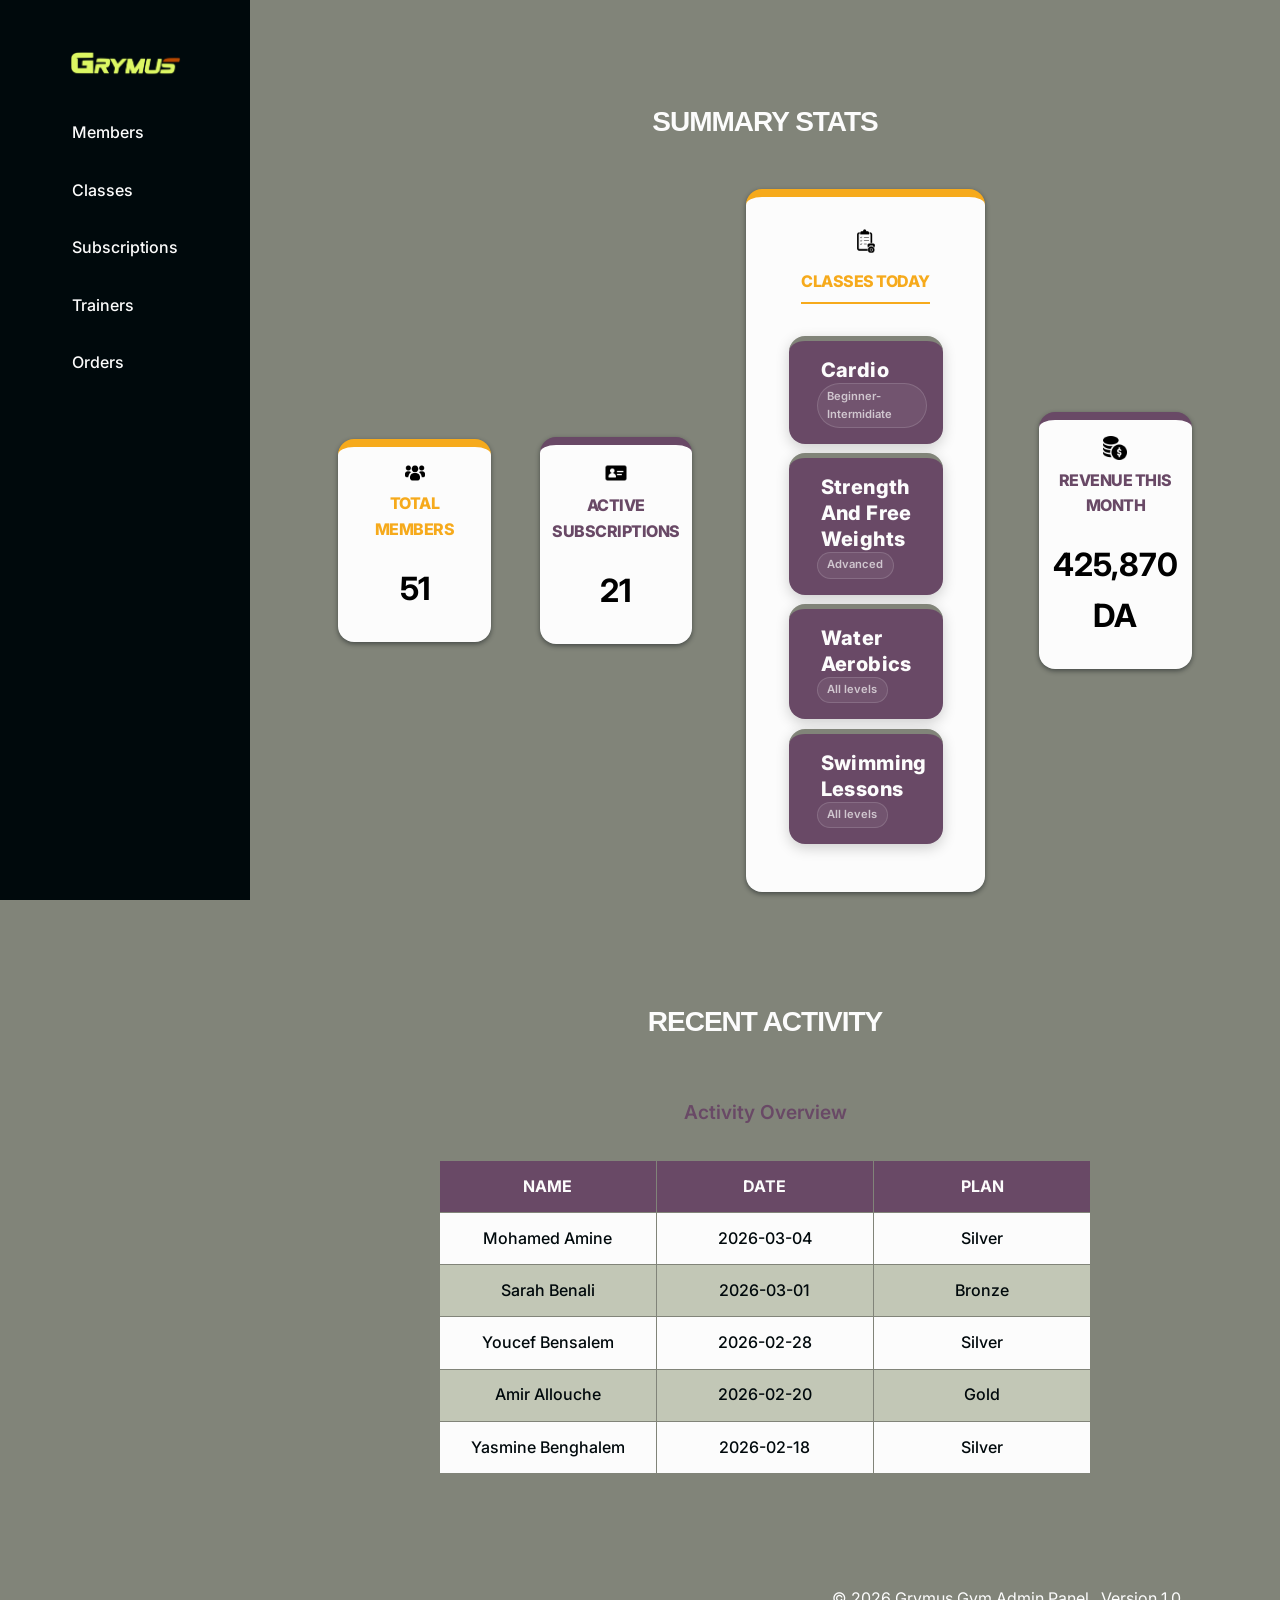
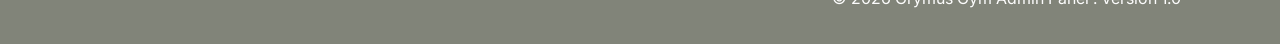
==== admin-dashboard.html @ 8d035dc3 "Add files via upload" ====
<!DOCTYPE html>
<html lang="en">
<head>
    <meta charset="UTF-8">
    <meta name="viewport" content="width=device-width, initial-scale=1.0">
    <title>Dashboard-Grymus</title>
    <link rel="stylesheet" href="admin.css">
    <link rel="preconnect" href="https://fonts.googleapis.com">
    <link rel="preconnect" href="https://fonts.gstatic.com" crossorigin>
    <link href="https://fonts.googleapis.com/css2?family=Inter:ital,opsz,wght@0,14..32,100..900;1,14..32,100..900&family=Oswald:wght@200..700&family=Poppins:ital,wght@0,100;0,200;0,300;0,400;0,500;0,600;0,700;0,800;0,900;1,100;1,200;1,300;1,400;1,500;1,600;1,700;1,800;1,900&family=Roboto:ital,wght@0,100..900;1,100..900&family=Syne:wght@400..800&display=swap" rel="stylesheet">
</head>
<body>
    
    <!--SIDE BAR NAVIGATION-->
   <aside>
      <nav id="sidebar-nav">
        <img src="imgs-admin/logo.png" alt="">
        <ul>
            <li><a href="">Members</a></li>
            <li><a href="">Classes</a></li>
            <li><a href="">Subscriptions</a></li>
            <li><a href="">Trainers</a></li>
            <li><a href="">Orders</a></li>
        </ul>
      </nav>
   </aside>
    

   <main>
    <!--SUMMARY STATS SECTION-->
    <section id="summary-stats">
        <h2>Summary Stats</h2>
        <div id="stat-cards-container">
           <div class="stat-card total-members">
               <h3>Total Members</h3>
               <p>51</p>
           </div>
           <div class="stat-card active-subs">
               <h3>Active Subscriptions</h3>
               <p>21</p>
           </div>
           <div class="stat-card classes-today">
               <h3>Classes Today</h3>
               <div id="today-classes-container">
                   <div class="today-class">
                      <h4>Cardio</h4>
                       <p class="level-badge">Beginner-Intermidiate</p>
                  </div>
                  <div class="today-class">
                      <h4>Strength And Free Weights</h4>
                      <p class="level-badge">Advanced</p>
                  </div>
                  <div class="today-class">
                      <h4>Water Aerobics</h4>
                      <p class="level-badge">All levels</p>
                  </div>
                  <div class="today-class">
                      <h4>Swimming Lessons</h4>
                      <p class="level-badge">All levels</p>
                  </div>
               </div>
           </div>
           <div class="stat-card revenue">
               <h3>Revenue This Month</h3>
               <p>425,870 DA</p>
           </div>
        </div>
    </section>
    <!--RECECENT ACTIVITY SECTION-->
    <section id="recent-activity">
        <h2>Recent Activity</h2>
        <table border="1">
            <caption>Activity overview</caption>
            <thead>
                <tr>
                    <th>Name</th>
                    <th>Date</th>
                    <th>Plan</th>
                </tr>
            </thead>
            <tbody>
                <tr>
                    <td>Mohamed Amine</td>
                    <td>2026-03-04</td>
                    <td>Silver</td>
                </tr>
                <tr>
                    <td>Sarah Benali</td>
                    <td>2026-03-01</td>
                    <td>Bronze</td>
                </tr>
                <tr>
                    <td>Youcef Bensalem</td>
                    <td>2026-02-28</td>
                    <td>Silver</td>
                </tr>
                <tr>
                    <td>amir Allouche</td>
                    <td>2026-02-20</td>
                    <td>Gold</td>
                </tr>
                <tr>
                    <td>Yasmine Benghalem</td>
                    <td>2026-02-18</td>
                    <td>Silver</td>
                </tr>
            </tbody>
        </table>
    </section>
   </main>
   
   <footer>
    <p>&copy; 2026 Grymus Gym Admin Panel . Version 1.0</p>
   </footer>
    
   

</body>
</html>
---- admin.css ----
*{
    box-sizing: border-box;
    margin: 0;
    padding: 0;
}

body{
    font-family: "Inter",sans-serif;
    line-height: 1.6;
    background-color: var(--bg);

}

:root{
    --primary:#694966;
    --accent:#F6AA1C;
    --secondary:#FCFCFC;
    --text:#00090c;
    --bg:#818479;
}
h2{
    text-align: center;
    font-size: 1.75rem;
    text-transform: uppercase;
    font-family: "Montserrat",sans-serif;
    letter-spacing: -1px;
    font-weight: 700;
    color: var(--secondary);
    padding: 1.25rem;
}

#sidebar-nav{
    background-color: var(--text);
    position: sticky;
    top: 0;
    z-index: 1000;
    padding: 1.5rem;
    display: flex;
    flex-direction: column;
    justify-content: space-between;
    align-items: center;
    gap: 0.25rem;
    margin-bottom: 2rem;
    
}




img{
    height: auto;
    width: 150px;
    padding: 1.2rem;
}

#sidebar-nav ul{
    display: flex;
    gap: 0.75rem;
    list-style: none;
    padding: 0 1.5rem;
}

#sidebar-nav ul a{
    text-decoration: none;
    color: var(--secondary);
    font-weight: 500;
    transition: all 0.3s ease;
}

#sidebar-nav ul a:hover{
    color: var(--primary);
    text-shadow: 0 0 10px var(--primary);
}

main{
    padding: 3rem;
}




#stat-cards-container{
    display: grid;
    grid-template-columns: 1fr;
    gap: 2rem;
    margin: 1.5rem 0;
}

.stat-card{
    display: flex;
    flex-direction: column;
    justify-content: center;
    align-items: center;
    gap: 0.5rem;
    width: 90%;
    margin: 0 auto;
    padding: 1rem;
    background-color: var(--secondary);
    border-radius: 1rem;
    box-shadow: 0 2px 5px #00090c75;
    text-align: center;
   
}

.stat-card h3{
    font-size: 1rem;
    text-transform: uppercase;
    font-weight: 800;
    letter-spacing: -0.5px;
}

.total-members h3,.classes-today h3{
    color: var(--accent);
}

.total-members,.classes-today{
    border-top: 8px solid var(--accent);
}

.active-subs h3,.revenue h3{
    color: var(--primary);
}

.active-subs,.revenue{
    border-top: 8px solid var(--primary);
}

.total-members::before{
    content:"";
    display: inline-block;
    width: 20px;
    height: 20px;
    background: url(imgs-admin/group-users.png);
    background-size: contain;
}

.active-subs::before{
    content:"";
    display: inline-block;
    width: 24px;
    height: 24px;
    background: url(imgs-admin/member-card.png);
    background-size: contain;
}



.revenue::before{
    content:"";
    display: inline-block;
    width: 24px;
    height: 24px;
    background: url(imgs-admin/money.png);
    background-size: contain;
}



.classes-today::before{
    content:"";
    display: inline-block;
    width: 24px;
    height: 24px;
    background: url(imgs-admin/fitness.png);
    background-size: contain;
    
}





.stat-card p{
    font-size: 2rem;
    padding: 0.75rem 0;
    font-weight: 700;
}

.classes-today{
    display: flex;
    flex-direction: column;
    gap: 1rem;
    padding: 2rem 2.5em;
}

.classes-today h3{
    padding-bottom: 0.5rem;
    border-bottom: 2px solid var(--accent);
}

.classes-today p{
    padding: 0.5rem;
    margin-left: 0.75rem;
}

#today-classes-container{
    display: grid;
    grid-template-columns: 1fr;
    gap: 0.6rem;
    padding: 1rem;
}

.today-class{
    display: flex;
    flex-direction: column;
    align-items: flex-start;
    text-align: left;
    background-color: var(--primary);
    border-radius: 1rem;
    padding: 1rem;
    box-shadow: 0 4px 14px #00000030;
    border-top: 5px solid var(--bg);
    transition: all 0.3s ease;
}

.today-class:hover{
    transform: translateY(-3px);
    box-shadow: 0 8px 20px #f6aa1c40;
}




.today-class h4{
    margin-left: 1rem;
    color: var(--secondary);
    text-transform: capitalize;
    font-weight: 800;
    font-size: 1.25rem;
    letter-spacing: 0.4px;
    line-height: 1.3;
}


.today-class .level-badge{
    display: inline-block;
    background-color: #ffffff18;
    color: var(--secondary);
    font-size: 0.7rem;
    font-weight: 600;
    padding: 0.2rem 0.6rem;
    border-radius: 1.75rem;
    border: 1px solid #ffffff35;
    width: fit-content;
    opacity: 0.7;
}

#recent-activity table{
   margin: 0 auto;
   width: 75%;
   border-collapse: collapse;
   table-layout: fixed;
  
}

#recent-activity table caption{
    padding: 2rem;
    font-size: 1.2rem;
    color: var(--primary);
    font-weight: 600;
    text-transform: capitalize;
}

#recent-activity table th,#recent-activity table td{
    padding: 0.8rem;
    border: 0.2px solid var(--bg);
    text-align: center;
}

#recent-activity table th{
   background-color: var(--primary);
   text-transform: uppercase;
   color: var(--secondary);
}

#recent-activity table td{
    background-color: var(--secondary);
    color: var(--text);
    font-size: 1rem;
    font-weight: 500;
    text-transform: capitalize;
}

#recent-activity table tbody tr:nth-child(even) td{ 
    background-color: #c2c7b6;
}


#summary-stats,#recent-activity{
    padding: 2rem;
}


footer{
    color: var(--secondary);
    padding: 2rem;
    text-align: center;
}

@media(min-width: 1024px){
    body{
        display: flex;
        flex-wrap: wrap;
        min-height: 100vh;
    }
    #stat-cards-container{
        display: grid;
        grid-template-columns: repeat(4,1fr);
        align-items: center;
    }

    #sidebar-nav{
        width: 250px;
        height: 100vh;
        display: flex;
        flex-direction: column;
        justify-content: flex-start;
        gap: 1.5rem;
        padding: 2rem 1rem;
        position: fixed;
        left: 0;
        margin-right: 2rem;
    }
    main{
        margin-left: 250px;
    }

    #sidebar-nav ul{
        display: flex;
        flex-direction: column;
        margin: 0;
        padding: 0;
        gap: 2rem;
        justify-content:flex-start;
        align-items: flex-start;
    }

    footer{
        margin-left: 800px;
    }

}
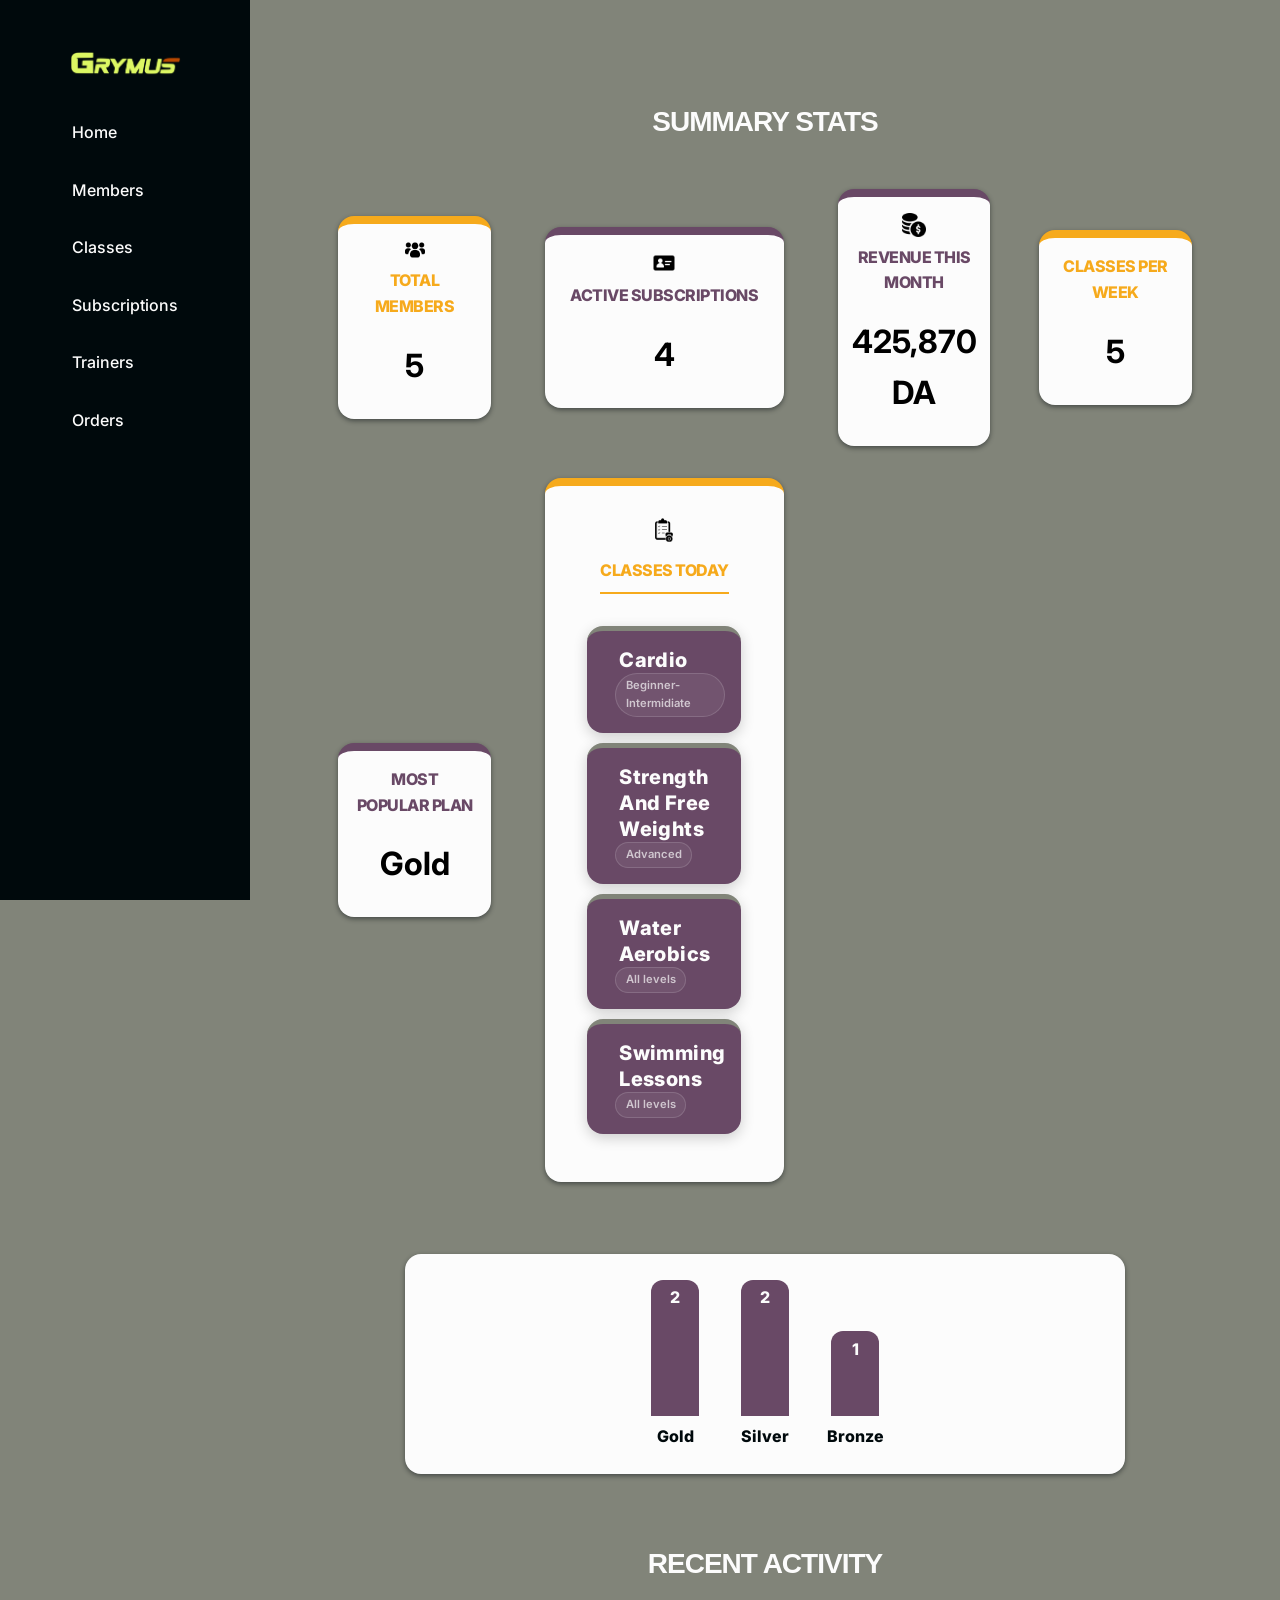
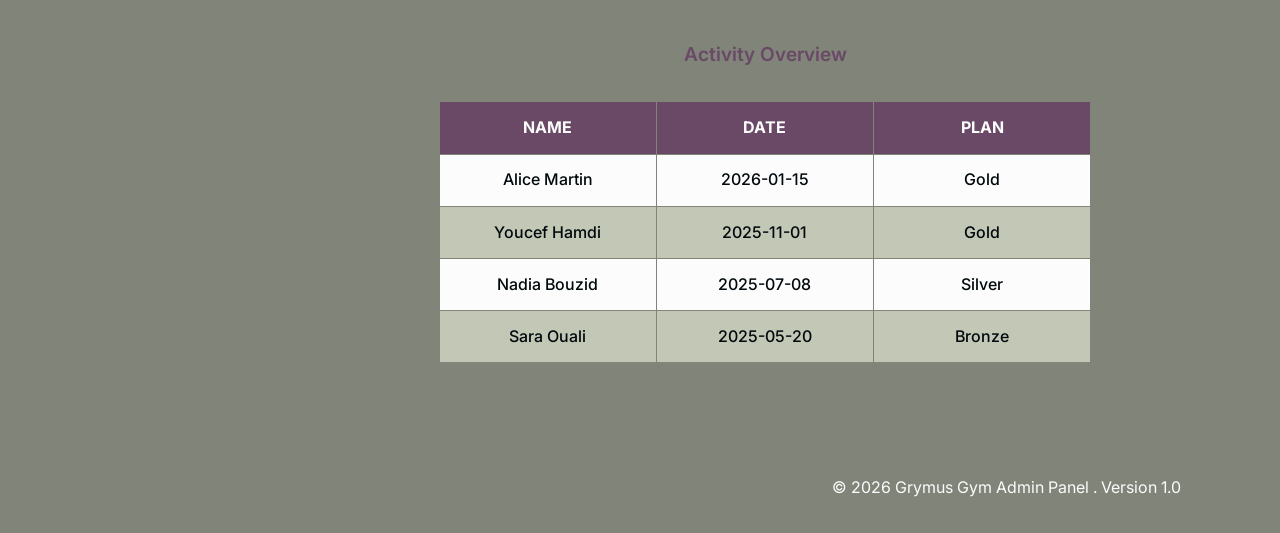
==== commit d0f7c507: "Add files via upload" ====
--- a/admin-dashboard.html
+++ b/admin-dashboard.html
@@ -16,8 +16,9 @@
       <nav id="sidebar-nav">
         <img src="imgs-admin/logo.png" alt="">
         <ul>
-            <li><a href="">Members</a></li>
-            <li><a href="">Classes</a></li>
+            <li><a href="admin-dashboard.html">Home</a></li>
+            <li><a href="member-management.html">Members</a></li>
+            <li><a href="admin-plans.html">Classes</a></li>
             <li><a href="">Subscriptions</a></li>
             <li><a href="">Trainers</a></li>
             <li><a href="">Orders</a></li>
@@ -33,13 +34,26 @@
         <div id="stat-cards-container">
            <div class="stat-card total-members">
                <h3>Total Members</h3>
-               <p>51</p>
+               <p id="dashboard-member-count">51</p>
            </div>
            <div class="stat-card active-subs">
                <h3>Active Subscriptions</h3>
-               <p>21</p>
+               <p id="activeSubscriptions">21</p>
            </div>
-           <div class="stat-card classes-today">
+
+           <div class="stat-card revenue">
+               <h3>Revenue This Month</h3>
+               <p>425,870 DA</p>
+           </div>
+           <div class="stat-card classesPerWeek">
+              <h3>Classes Per Week</h3>
+              <p id="classesPerWeek">—</p>
+          </div>
+          <div class="stat-card popularPlan">
+              <h3>Most Popular Plan</h3>
+               <p id="popularPlan">—</p>
+          </div>
+                     <div class="stat-card classes-today">
                <h3>Classes Today</h3>
                <div id="today-classes-container">
                    <div class="today-class">
@@ -60,16 +74,20 @@
                   </div>
                </div>
            </div>
-           <div class="stat-card revenue">
-               <h3>Revenue This Month</h3>
-               <p>425,870 DA</p>
-           </div>
+
+
         </div>
+        
     </section>
+
+
+    <div id="planChart"></div> 
+
+
     <!--RECECENT ACTIVITY SECTION-->
     <section id="recent-activity">
         <h2>Recent Activity</h2>
-        <table border="1">
+        <table>
             <caption>Activity overview</caption>
             <thead>
                 <tr>
@@ -107,6 +125,8 @@
             </tbody>
         </table>
     </section>
+
+
    </main>
    
    <footer>
@@ -114,6 +134,6 @@
    </footer>
     
    
-
+   <script src="admin.js"></script>
 </body>
 </html>
--- a/admin.css
+++ b/admin.css
@@ -10,6 +10,7 @@
     font-family: "Inter",sans-serif;
     line-height: 1.6;
     background-color: var(--bg);
+    margin: 0;
 
 }
 
@@ -111,19 +112,19 @@
     letter-spacing: -0.5px;
 }
 
-.total-members h3,.classes-today h3{
+.total-members h3,.classes-today h3 ,.classesPerWeek h3{
     color: var(--accent);
 }
 
-.total-members,.classes-today{
+.total-members,.classes-today,.classesPerWeek{
     border-top: 8px solid var(--accent);
 }
 
-.active-subs h3,.revenue h3{
+.active-subs h3,.revenue h3,.popularPlan h3{
     color: var(--primary);
 }
 
-.active-subs,.revenue{
+.active-subs,.revenue,.popularPlan{
     border-top: 8px solid var(--primary);
 }
 
@@ -298,6 +299,843 @@
     padding: 2rem;
     text-align: center;
 }
+
+
+
+
+/*admin log in*/
+
+.admin-main header{
+    padding: 1rem;
+    color: var(--secondary);
+    font-size: 4rem;
+    font-weight: 800;
+    text-shadow: 0 0 5px var(--secondary);
+
+}
+
+#admin-log-in-form a{
+    padding-bottom: 3rem;
+}
+
+
+
+#admin-log-in-form legend{
+    font-size: 1.5rem;
+    font-weight: bold;
+    color: var(--secondary);
+    padding: 10 10 px;
+}
+
+#login-body{
+    display: flex;
+    justify-content: center;
+    align-items: center;
+}
+
+.admin-main{
+    text-align: center;
+    padding: 3rem 2rem;
+    margin: 2rem;
+    display: flex;
+    flex-direction: column;
+    gap: 0.5rem;
+    align-items: center;
+    width: 70%;
+    height: 60vh;
+}
+
+#admin-log-in-form fieldset form,#plan-details fieldset  form{
+    display: flex;
+    flex-direction: column;
+    gap: 0.3rem;
+    padding: 2rem;
+}
+
+#admin-log-in-form fieldset,#plan-details fieldset{
+   margin: 2rem auto;
+   padding: 3.5rem;
+   border: 3px solid;
+   border-style: dashed;
+   border-radius: 1rem;
+   background-color:var(--primary);
+   box-shadow: 0 4px 10px rgba(0,0,0,0.1);
+   border-color: #00090c;
+}
+
+#admin-log-in-form button,#plan-details button{
+    padding: 10px 20px;
+    font-size: 1rem;
+    font-weight: 600;
+    border: 2px solid #00090c;
+    border-radius: 8px;
+    background-color: var(--primary);
+    color: var(--text);
+    cursor: pointer;
+    transition: all 0.3s ease;
+}
+
+#admin-log-in-form legend,#plan-details legend{
+   font-size: 1.5rem;
+   font-weight: 600;
+   color: var(--secondary);
+   padding: 0.75rem 0.75rem;
+   text-transform: uppercase;
+}
+
+#admin-log-in-form input,#plan-details input{
+    width: 100%;
+    height: 30px;
+    border: 2px solid var(--accent);
+    border-radius: 1rem;
+    padding: 1.25rem;
+    margin-bottom: 0.5rem;
+    font-size: 1rem;
+}
+
+
+#admin-log-in-form input:focus,#plan-details :focus{
+   background-color: #e05b035a;
+}
+
+
+
+
+
+#admin-log-in-form label,#plan-details label{
+    color: var(--secondary);
+    font-size: 1.25rem;
+    font-weight: 600;
+    margin-right: 0.75rem;
+}
+
+
+
+#admin-log-in-form input:focus{
+    background-color:#f6aa1c3c;
+}
+
+#admin-log-in-form input[type="checkbox"]{
+    accent-color: var(--accent);
+    height: 15px;
+    width: 15px;
+}
+
+
+
+#admin-log-in-form label{
+    font-weight: bold;
+    padding: 0.2rem;
+}
+
+
+
+/* admin plans */
+
+#members-section {
+    width: 100%;
+}
+
+#plans,#members-table{
+    overflow-x: auto;
+    -webkit-overflow-scrolling: touch;
+    display: block;
+    margin: 0 auto;
+    width: 90%;
+    text-align: center;
+    margin: 0 auto;
+    font-size: 1rem;
+    width: 100%;
+    border-radius: 9px 9px 0 0;
+    box-shadow: 0 0 20px #3a3c45b1;
+    transition: all 0.3s ease;
+    table-layout: fixed;
+}
+
+
+section #members-table{
+    overflow-x: auto;
+    -webkit-overflow-scrolling: touch;
+    display: block;
+}
+
+
+
+#members-table{
+    display: table;
+    width: 100%;
+}
+
+
+main{
+    margin-right: 0;
+   
+}
+
+#plans>table>th {
+    background-color: #0000002f;
+    font-family: "Oswald", sans-serif;
+    border-radius: 1rem;
+}
+
+.plan-main {
+    margin: 4rem;
+    margin-top: 0;
+}
+
+#plans tr,#members-table tr{
+    color: var(--accent);
+    background-color: var(--primary);
+    font-weight: 500;
+    
+    
+}
+#plans th,#plans td,#members-table th,#members-table td{
+    padding: 8px 15px;
+    font-weight: 800;
+    font-size: 1.1rem;
+    border:none;
+    margin: 0;
+    
+}
+
+#plans td,#members-table td{
+    color: var(--text);
+    font-weight: 800;
+   
+
+}
+
+#plans tbody tr:hover{
+    box-shadow:0 0 20px #3a3c45b1;
+    transition: all 0.3s ease;
+    
+}
+
+
+
+
+
+
+
+
+#members-table th:nth-child(1) { width: 5%; }   /* ID */
+#members-table th:nth-child(2) { width: 20%; }  /* Name */
+#members-table th:nth-child(3) { width: 25%; }  /* Email */
+#members-table th:nth-child(4) { width: 12%; }  /* Phone */
+#members-table th:nth-child(5) { width: 10%; }  /* Plan */
+#members-table th:nth-child(6) { width: 13%; }  /* Join Date */
+#members-table th:nth-child(7) { width: 15%; }  /* Actions */
+
+
+
+
+
+
+
+
+
+header h1{
+    padding: 2rem;
+    color: var(--secondary);
+    font-weight: 800;
+    text-align: center;
+}
+
+
+#plans ul{
+    list-style: none;
+}
+
+.action-buttons input[type="button"] {
+    padding: 0.5rem 1rem; 
+    font-size: 1rem;
+    border: none;
+    border-radius: 1rem;
+    cursor: pointer;
+    margin-right: 0.5rem; 
+}
+
+.action-buttons input[type="button"][value="delete"] {
+    background-color:var(--bg);
+    color: white;
+}
+
+.action-buttons input[type="button"][value="delete"]:hover {
+    background-color: #c03a2ba2;
+}
+
+.action-buttons input[type="button"][value="Edit"] {
+   background-color:var(--bg);
+    color: white;
+}
+
+.action-buttons input[type="button"][value="Edit"]:hover {
+    background-color: #217dbb78;
+}
+
+
+
+#plans td:nth-child(4) { 
+    min-width: 200px;
+}
+
+#plans td:nth-child(5) { 
+    min-width: 120px;
+}
+
+.main-site {
+    color: var(--text);
+    font-family: "Oswald", sans-serif;
+    text-decoration: none;
+    font-size: large;
+    transition: all 0.3s ease;
+}
+
+.main-site:hover{
+    color: var(--secondary);
+    text-shadow:  
+     1px 1px 2px #B84900,
+     0 0 5px #dcf763;
+    
+}
+
+/*js*/
+
+#members-section{
+    margin: 1.5rem auto;
+    max-width: 1200px;
+
+}
+
+
+
+#add-member-form h3,#edit-modal h3{
+    font-size: 1.2rem;
+    color: var(--accent);
+    text-transform: uppercase;
+}
+
+#add-member-form{
+    display: flex;
+    flex-direction: column;
+    align-items: center;
+    justify-content: center;
+    gap: 1.5rem;
+    margin: 0;
+    background-color: var(--text);
+    margin: 3rem auto;
+    padding: 3.5rem;
+    border-radius: 2rem;
+    box-shadow: 0 0 20px #00090c72;
+}
+
+#add-member-form input{
+    padding: 0.9rem;
+    border-radius: 1rem;
+    border: none;
+    text-align: center;
+    width: 60%;
+}
+
+
+#add-member-form input:focus,#members-controls input:focus{
+    background-color: var(--primary);
+}
+
+#add-member-form select{
+    padding: 0.8rem 1.1rem;
+    width: 40%;
+    background-color: var(--primary);
+    border: none;
+    border-radius: 1rem;
+    color: var(--secondary);
+    font-weight: 800;
+    text-align: center;
+
+}
+
+#add-member-form button{
+    padding: 0.8rem 1.2rem;
+    border-radius: 1rem;
+    cursor: pointer;
+    border: none;
+    background-color: var(--accent);
+    color: var(--secondary);
+    font-size: 1.2rem;
+    font-weight: 800;
+    box-shadow: 0 0 10px rgba(0, 0, 0, 0.244);
+    transition: all 0.3s ease;
+
+}
+
+#add-member-form button:hover{
+    background-color:#b27b15;
+    box-shadow: 0 0 10px var(--accent);
+}
+
+
+#members-controls{
+    padding: 1rem;
+    display: flex;
+    justify-content: center;
+    align-items: center;
+    gap: 1rem;
+    margin: 1.5rem 0;
+}
+
+#members-controls input{
+    padding: 0.8rem;
+    border-radius: 1rem;
+    text-align: center;
+    border: none;
+}
+
+
+#members-controls select{
+    padding: 0.6rem;
+    background-color: var(--primary);
+    border-radius: 1rem;
+    color: var(--secondary);
+    font-weight: 700;
+    border: none;
+    text-align: center;
+}
+
+#members-controls p{
+    color: var(--secondary);
+    font-weight: bold;
+    font-size: 1.2rem;
+}
+
+
+#members-controls p span{
+    color: var(--accent);
+    font-size: 1.3rem;
+}
+
+#edit-modal{
+    padding: 2rem;
+    background-color: var(--secondary);
+    border-radius: 2rem;
+}
+
+
+.modal-content{
+    display: flex;
+    flex-direction: column;
+    align-items: center;
+    gap: 1rem;
+    text-align: center;
+}
+
+.modal-content input{
+    padding: 0.8rem;
+    border-radius: 0.5rem;
+    border: none;
+    color: var(--accent);
+    background-color: var(--text);
+    text-align: center;
+    font-size: 1rem;
+    font-weight: 700;
+    width: 80%;
+}
+
+.modal-content input:focus{
+    background-color: var(--accent);
+    color: var(--text);
+}
+
+
+.modal-content select{
+    padding: 0.9rem;
+    border: none;
+    font-size: 1rem;
+    border-radius: 1.5rem;
+    background-color: var(--accent);
+    font-weight: 700;
+    text-align: center;
+}
+
+#save-edit-btn,#cancel-edit-btn{
+    padding: 0.5rem 1rem;
+    font-size: 1.2rem;
+    background-color: var(--accent);
+    color: var(--secondary);
+    border: none;
+    border-radius: 1rem;
+    font-weight: 800;
+    cursor: pointer;
+}
+
+#cancel-edit-btn{
+    background-color: var(--text);
+    color: var(--secondary);
+}
+
+#edit-member-table,#delete-member-table{
+    padding: 0.3rem 0.8rem;
+    margin: 0.5rem auto;
+    border: none;
+    font-weight: 700;
+    border-radius: 1.5rem;
+    font-size: 1rem;
+    background-color: var(--accent);
+}
+
+#delete-member-table{
+    background-color: var(--bg);
+    color: var(--secondary);
+}
+
+
+
+
+#edit-modal{
+    position: fixed;
+    top: 0;
+    left: 0;
+    width: 100%;
+    height: 100%;
+    background-color: #00090cb7;
+    display: flex;
+    justify-content: center;
+    align-items: center;
+    z-index: 9999;
+}
+
+#edit-modal .modal-content{
+    background-color: var(--text);
+    padding: 3rem;
+    border-radius: 2rem;
+    box-shadow: 0 0 30px #00000080;
+    width: 90%;
+    max-width: 500px;
+}
+
+.hidden{
+    display: none !important;
+}
+
+
+
+
+
+
+
+
+/* admin plans */
+
+#table-plans h2{
+    display: flex;
+    justify-content: center;
+    align-items: center;
+    padding: 1rem;
+    color: white;
+    font-weight: 700;
+}
+
+header h1{
+    display: flex;
+    justify-content: center;
+    align-items: center;
+    padding: 1rem;
+    color: white;
+    font-weight: 800;
+}
+
+#plans table,#classes-admin-table table {
+    overflow-x: auto;
+    -webkit-overflow-scrolling: touch;
+    width: 100%;
+}
+
+
+#plans,#classes-admin-table{
+    border-collapse: collapse;
+    margin: 0;
+    font-size: 0.85em;
+    width: 100%;
+    overflow: hidden;
+    box-shadow: 0 0 20px #3a3c45b1;
+    transition: all 0.3s ease;
+    table-layout: auto;
+}
+
+#plans th,#classes-admin-table th {
+    background-color: #0000002f;
+    font-family: "Oswald", sans-serif;
+}
+
+.plan-main {
+    margin: 4rem 1rem;
+}
+
+#plans tr,#classes-admin-table tr{
+    color: var(--accent);
+    background-color: var(--primary);
+    font-weight: 500;
+    
+}
+#plans th,#plans td,#classes-admin-table th,#classes-admin-table td{
+    padding: 8px 15px;
+    font-weight: 400;
+    border: 1px solid #420d55;
+    
+}
+
+#plans td,#classes-admin-table td{
+    color: var(--text);
+    font-weight: 500;
+
+}
+
+#plans tbody tr:hover,#classes-admin-table tbody tr:hover{
+    box-shadow:0 0 20px #3a3c45b1;
+    transition: all 0.3s ease;
+    
+}
+
+#plans li{
+    list-style: none;
+}
+
+.action-buttons input[type="button"] {
+    padding: 0.5rem 1rem; 
+    font-size: 1rem;
+    border: none;
+    border-radius: 1rem;
+    cursor: pointer;
+    margin-right: 0.5rem; 
+}
+
+.action-buttons input[type="button"][value="delete"] {
+    background-color:var(--bg);
+    color: white;
+    margin: 1rem;
+    align-content: center;
+}
+
+.action-buttons input[type="button"][value="delete"]:hover {
+    background-color: #c03a2ba2;
+}
+
+.action-buttons input[type="button"][value="Edit"] {
+   background-color:var(--bg);
+    color: white;
+    margin: 1rem;
+    align-content: center;
+}
+
+.action-buttons input[type="button"][value="Edit"]:hover {
+    background-color: #217dbb78;
+}
+
+#plans td:nth-child(4) { 
+    min-width: 200px;
+}
+
+#plans td:nth-child(5) { 
+    min-width: 120px;
+}
+
+#admin-classes{
+    overflow-x: auto;
+}
+
+#classFormMessage{
+    min-height: 1.5rem;
+    text-align: center;
+    font-weight: 700;
+}
+
+.form-error{
+    color: #8a1010;
+}
+
+.form-success{
+    color: var(--secondary);
+}
+
+.form-swipe{
+    animation: swipe-to-edit 0.55s ease;
+}
+
+
+
+#plan-details legend,#class-details legend{
+    font-size: 1.5rem;
+    font-weight: bold;
+    color: var(--secondary);
+    padding: 10 10 px;
+}
+
+#plan-details,#class-details{
+    align-self: center;
+    margin-top: 100px;
+}
+
+
+
+#plan-details fieldset,#class-details fieldset{
+   width: 400px;
+   margin: 2rem auto;
+   padding: 2rem;
+   border: 3px;
+   border-style: dashed;
+   border-radius: 1rem;
+   background-color:var(--primary);
+   display: flex;
+   flex-direction: column;
+   gap: 1rem;
+   box-shadow: 0 4px 10px rgba(0,0,0,0.1);
+   border-color: var(--text);
+}
+
+#plan-details button,#class-details button{
+    padding: 10px 20px;
+    font-size: 1rem;
+    font-weight: 600;
+    border: 2px solid  ;
+    border-radius: 10px;
+    background-color: var(--secondary);
+    color: var(--primary);
+    cursor: pointer;
+}
+
+#plan-details,#class-details{
+    padding: 10px;
+    width: 100%;
+    text-align: center;
+}
+
+#plan-details label,#class-details label{
+    color: var(--secondary);
+    font-size: 18px;
+    font-weight: bold;
+    margin-right: 10px;
+}
+#plan-details input,#class-details input,#class-details select{
+    border: 3px dashed var(--primary) ;
+    padding: 10px;
+    outline:none;
+    border-radius: 1rem;
+    margin-bottom: 1rem;
+    font-size: large;
+
+}
+
+
+#plan-details:focus,#class-details input:focus,#class-details select:focus{
+    border: 3px dashed var(--text);
+}
+
+input[type="checkbox"]{
+  accent-color: var(--accent);
+  width: 18px;
+  height: 18px;
+}
+.form-group{
+    display: flex;
+    flex-direction: column;
+    gap: 0.5rem;
+}
+
+
+@keyframes swipe-to-edit{
+    from{
+        transform: translateX(28px);
+    }
+    to{
+        transform: translateX(0);
+    }
+}
+
+.main-site {
+    display: block;
+    width: fit-content;
+    margin: 2rem auto 0;
+    color: var(--text);
+    font-family: "Oswald", sans-serif;
+    text-decoration: none;
+    font-size: large;
+    transition: all 0.3s ease;
+}
+
+.main-site:hover{
+    color: var(--secondary);
+    text-shadow:  
+     1px 1px 2px #B84900,
+     0 0 5px #dcf763;
+    
+}
+
+
+
+
+
+#summary-stats,#recent-activity,#plan-chart-section{
+    padding: 2rem;
+}
+
+#planChart{
+    display: flex;
+    align-items: end;
+    justify-content: center;
+    gap: 1.25rem;
+    min-height: 220px;
+    width: min(720px, 100%);
+    margin: 1rem auto;
+    padding: 1.5rem;
+    background-color: var(--secondary);
+    border-radius: 1rem;
+    box-shadow: 0 2px 5px #00090c75;
+}
+
+.plan-bar-wrap{
+    display: flex;
+    flex-direction: column;
+    align-items: center;
+    justify-content: end;
+    height: 170px;
+    min-width: 70px;
+    gap: 0.5rem;
+}
+
+.plan-bar{
+    display: flex;
+    align-items: flex-start;
+    justify-content: center;
+    width: 48px;
+    min-height: 18px;
+    padding-top: 0.35rem;
+    background-color: var(--primary);
+    border-radius: 0.75rem 0.75rem 0 0;
+    color: var(--secondary);
+    font-weight: 800;
+}
+
+.plan-bar-wrap p{
+    color: var(--text);
+    font-weight: 800;
+    text-transform: capitalize;
+}
+
+
+
+
+
+/*tablet*/
+
+@media (min-width: 768px){
+    #stat-cards-container{
+        grid-template-columns: repeat(2,1fr);
+        align-items: flex-start;
+    }
+}
+
+
+/*desktop*/
 
 @media(min-width: 1024px){
     body{
@@ -327,6 +1165,21 @@
         margin-left: 250px;
     }
 
+
+
+    body.admin-layout main{
+        margin-left: 250px;
+        flex: 1;
+        width: calc(100% - 250px);
+        padding: 2rem 4rem;
+        display: flex;
+        flex-direction: column;
+        align-items: center;
+    }
+
+
+
+
     #sidebar-nav ul{
         display: flex;
         flex-direction: column;
@@ -341,4 +1194,8 @@
         margin-left: 800px;
     }
 
-}+
+    
+
+}
+
